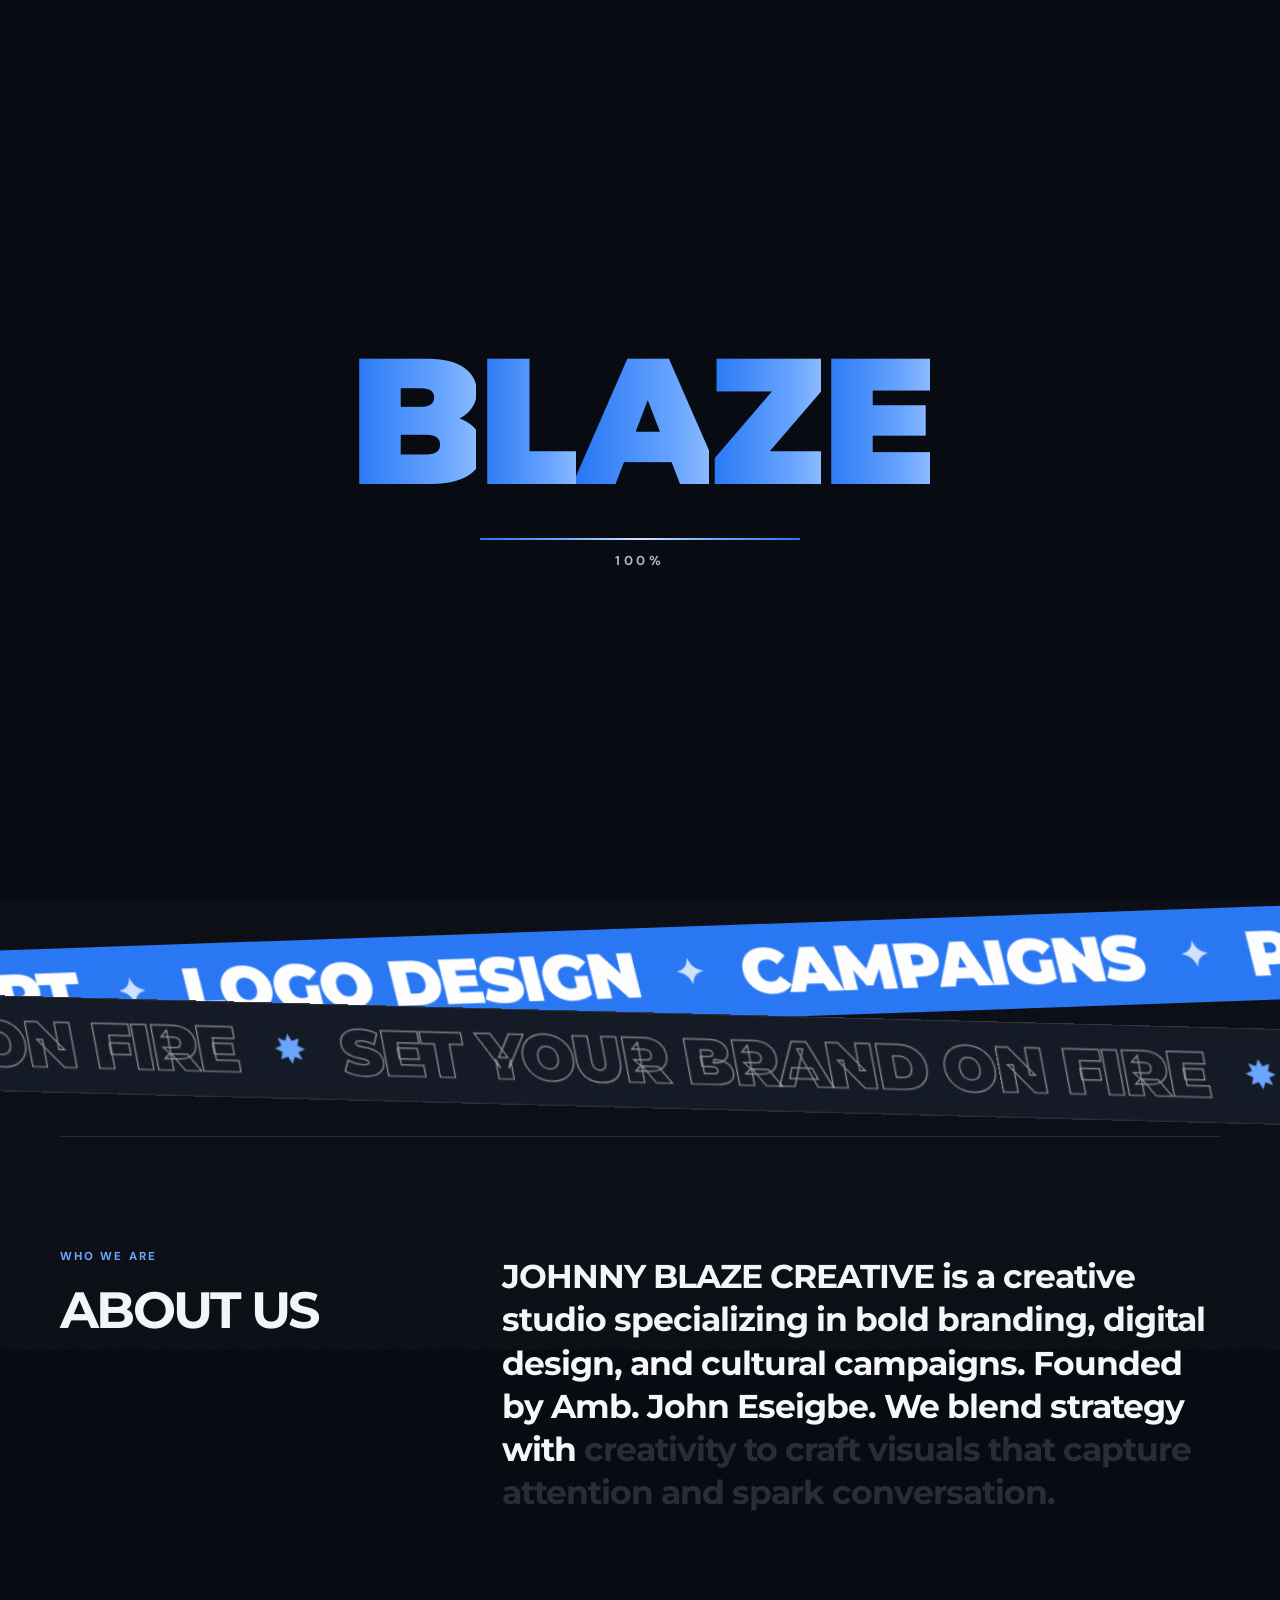
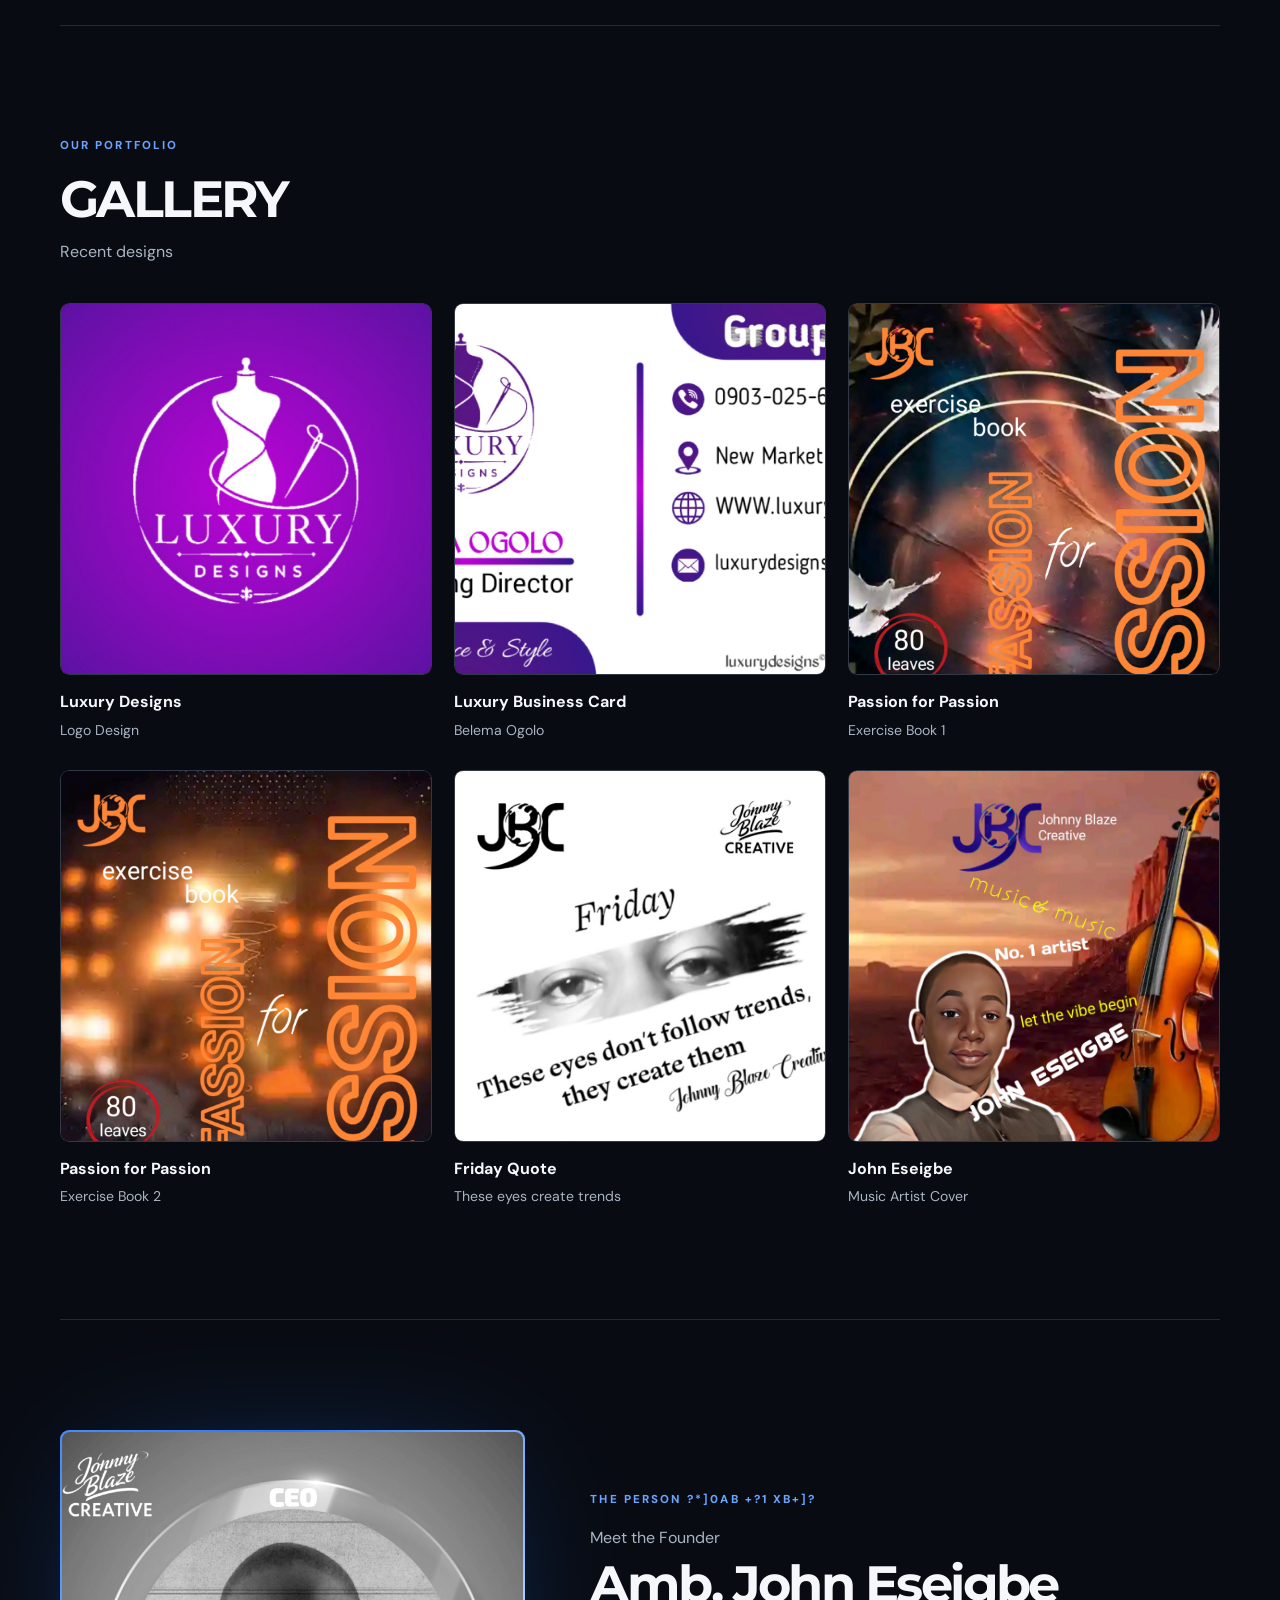
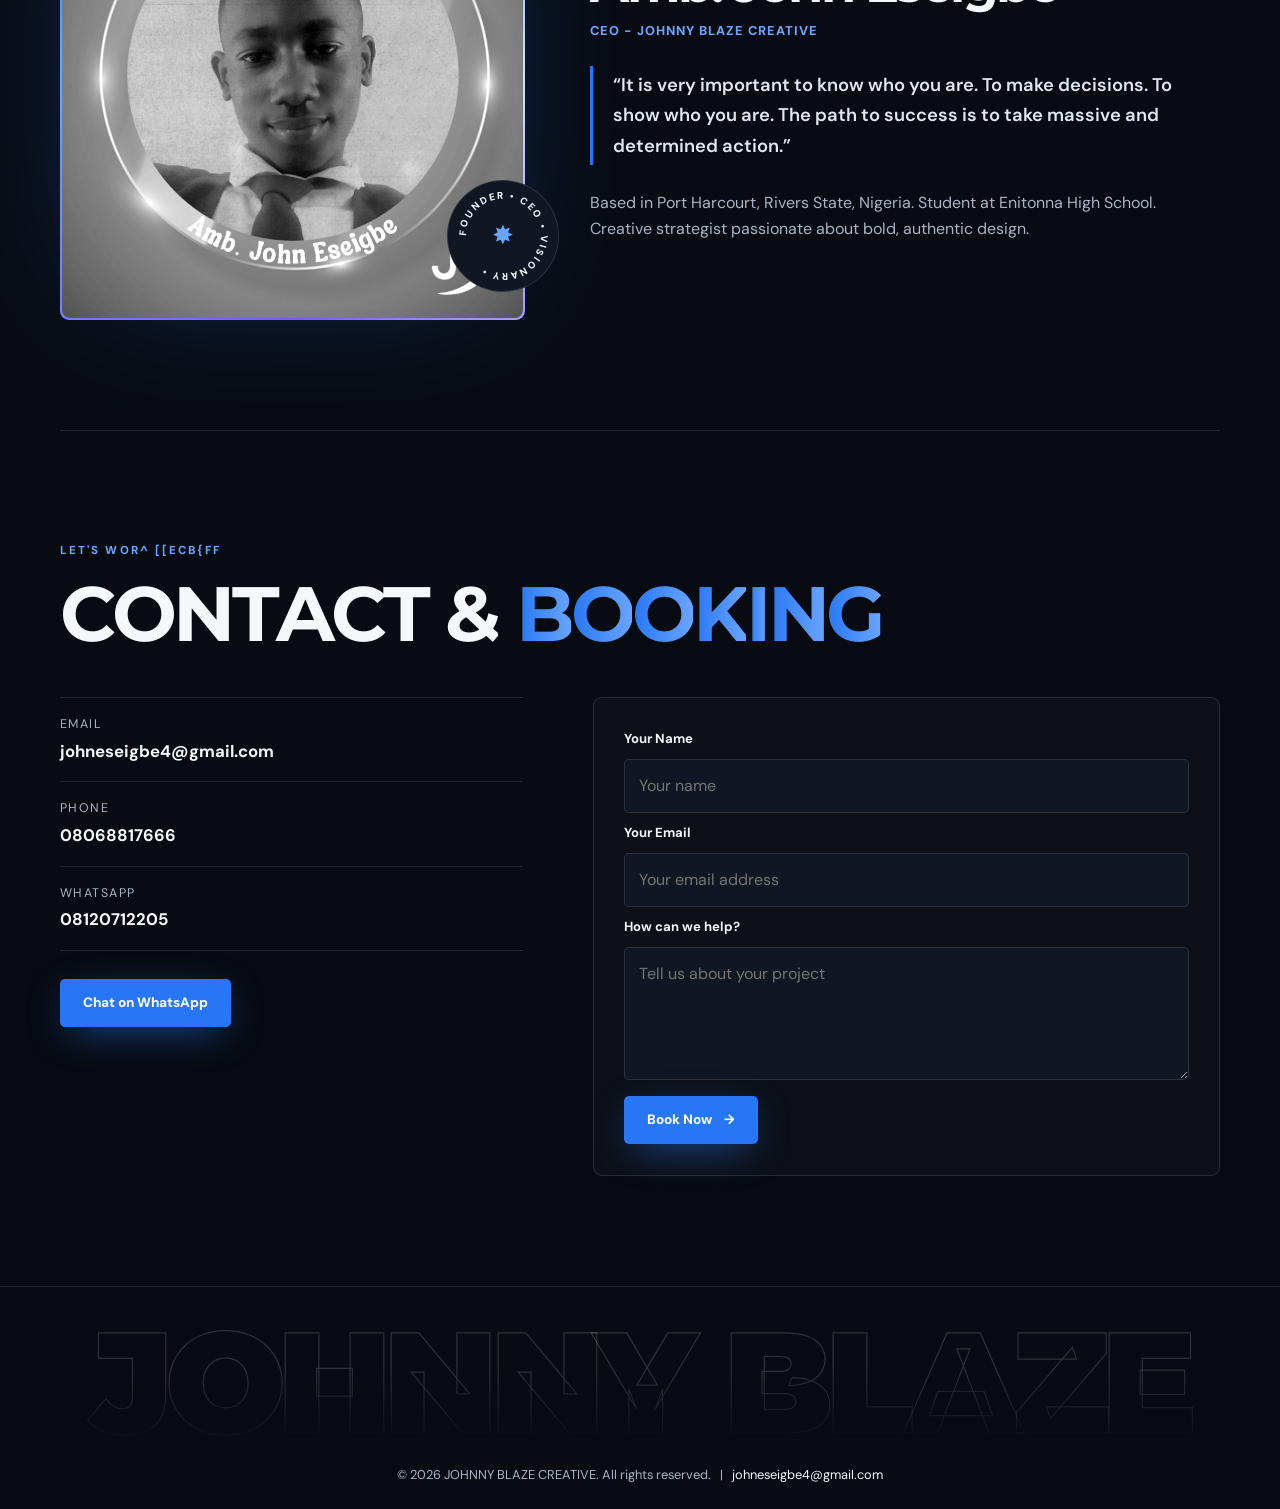
==== index.html @ ea2b774a "Johnny Blaze Creative animated website Co-Authored-By: Claude Opus 5.5 <noreply@anthropic.com>" ====
<!DOCTYPE html>
<html lang="en">
<head>
  <meta charset="UTF-8">
  <meta name="viewport" content="width=device-width, initial-scale=1.0">
  <meta name="description" content="Johnny Blaze Creative: bold branding, digital design and creative campaigns in Port Harcourt, Nigeria.">
  <meta name="theme-color" content="#080b12">
  <title>Johnny Blaze Creative | Bold Branding &amp; Design</title>
  <link rel="icon" href="images/logo.png">
  <link rel="stylesheet" href="style.css?v=3">
</head>
<body class="is-loading">

  <!-- ===== LOADER ===== -->
  <div class="loader" aria-hidden="true">
    <div class="loader-inner">
      <div class="loader-word"><span>B</span><span>L</span><span>A</span><span>Z</span><span>E</span></div>
      <div class="loader-bar"><i></i></div>
      <div class="loader-count"><span id="loaderCount">0</span>%</div>
    </div>
    <div class="loader-panel p1"></div><div class="loader-panel p2"></div><div class="loader-panel p3"></div>
  </div>

  <!-- ===== GLOBAL FX ===== -->
  <div class="grain" aria-hidden="true"></div>
  <div class="progress" aria-hidden="true"><i id="progressBar"></i></div>
  <div class="cursor" aria-hidden="true"><div class="cursor-dot"></div><div class="cursor-ring"><span class="cursor-label"></span></div></div>

  <header class="site-header" id="nav">
    <div class="header-inner">
      <a class="brand" href="#home" aria-label="Johnny Blaze Creative home" data-hover>
        <img class="logo" src="images/logo.png" alt="">
        <span>JOHNNY BLAZE <strong>CREATIVE</strong></span>
      </a>
      <nav class="main-nav" id="navLinks" aria-label="Main navigation">
        <a href="#home" data-hover>HOME</a>
        <a href="#about" data-hover>ABOUT</a>
        <a href="#gallery" data-hover>GALLERY</a>
        <a href="#founder" data-hover>FOUNDER</a>
        <a href="#contact" data-hover>CONTACT</a>
      </nav>
      <button class="burger" id="burger" aria-label="Open menu" aria-expanded="false"><span></span><span></span></button>
    </div>
  </header>

  <main>
    <section class="hero" id="home">
      <canvas id="embers" aria-hidden="true"></canvas>
      <div class="hero-glow" aria-hidden="true"></div>
      <div class="hero-inner section-wrap">
        <div class="hero-copy">
          <p class="eyebrow reveal-up"><i class="pulse"></i>GRAPHIC DESIGN AGENCY <span>•</span> PORT HARCOURT</p>
          <h1>
            <span class="line"><span class="split">CREATIVE.</span></span>
            <span class="line"><span class="split blue">BOLD.</span></span>
            <span class="line"><span class="split flame">IMPACTFUL.</span></span>
          </h1>
          <p class="hero-description reveal-up">We design striking creative campaigns, branding, and visual content that sets your brand on fire. From artist covers to luxury fashion labels.</p>
          <div class="hero-actions reveal-up">
            <a class="button button-primary magnetic" href="#gallery" data-hover><span>Our Portfolio <b aria-hidden="true">→</b></span></a>
            <a class="button button-outline magnetic" href="https://wa.me/message/Y6BMDPXEVTITE1" target="_blank" rel="noopener" data-hover><span>Chat</span></a>
          </div>
        </div>
        <div class="hero-visual">
          <div class="tilt-wrap" id="heroTilt">
            <div class="hero-image">
              <img src="images/gallery-music-cover.jpg" alt="Featured design work: John Eseigbe music artist cover">
              <div class="glare"></div>
            </div>
            <div class="float-chip c1">✦ Branding</div>
            <div class="float-chip c2">◎ Cover Art</div>
            <div class="float-chip c3">▲ Campaigns</div>
          </div>
        </div>
      </div>
      <a href="#about" class="scroll-badge" aria-label="Scroll to About" data-hover>
        <svg viewBox="0 0 100 100" aria-hidden="true"><defs><path id="circlePath" d="M50,50 m-38,0 a38,38 0 1,1 76,0 a38,38 0 1,1 -76,0"/></defs><text><textPath href="#circlePath">SCROLL • JOHNNY BLAZE • CREATIVE • </textPath></text></svg>
        <span class="arrow">↓</span>
      </a>
    </section>

    <div class="marquee-wrap" aria-hidden="true">
      <div class="marquee m1"><div class="track">
        <span>BRANDING</span><b>✦</b><span>COVER ART</span><b>✦</b><span>LOGO DESIGN</span><b>✦</b><span>CAMPAIGNS</span><b>✦</b><span>PRINT</span><b>✦</b>
        <span>BRANDING</span><b>✦</b><span>COVER ART</span><b>✦</b><span>LOGO DESIGN</span><b>✦</b><span>CAMPAIGNS</span><b>✦</b><span>PRINT</span><b>✦</b>
      </div></div>
      <div class="marquee m2"><div class="track">
        <span class="o">SET YOUR BRAND ON FIRE</span><b>✸</b><span class="o">SET YOUR BRAND ON FIRE</span><b>✸</b><span class="o">SET YOUR BRAND ON FIRE</span><b>✸</b>
        <span class="o">SET YOUR BRAND ON FIRE</span><b>✸</b><span class="o">SET YOUR BRAND ON FIRE</span><b>✸</b><span class="o">SET YOUR BRAND ON FIRE</span><b>✸</b>
      </div></div>
    </div>

    <section class="about section-wrap" id="about">
      <div class="section-heading">
        <p class="eyebrow scramble" data-text="WHO WE ARE">WHO WE ARE</p>
        <h2 class="reveal-up">ABOUT US</h2>
      </div>
      <p class="about-text" id="aboutText">JOHNNY BLAZE CREATIVE is a creative studio specializing in bold branding, digital design, and cultural campaigns. Founded by Amb. John Eseigbe. We blend strategy with creativity to craft visuals that capture attention and spark conversation.</p>
    </section>

    <section class="gallery section-wrap" id="gallery">
      <div class="section-heading">
        <p class="eyebrow scramble" data-text="OUR PORTFOLIO">OUR PORTFOLIO</p>
        <h2 class="reveal-up">GALLERY</h2>
        <p class="section-subtitle reveal-up">Recent designs</p>
      </div>
      <div class="gallery-grid">
        <article class="gallery-card reveal-clip" data-cursor="VIEW">
          <div class="gallery-image"><img src="images/gallery-luxury-logo.jpg" alt="Luxury Designs logo" loading="lazy"><div class="glare"></div></div>
          <div class="card-caption"><h3>Luxury Designs</h3><p>Logo Design</p></div>
        </article>
        <article class="gallery-card reveal-clip" data-cursor="VIEW">
          <div class="gallery-image"><img src="images/gallery-business-card.jpg" alt="Luxury business card for Belema Ogolo" loading="lazy"><div class="glare"></div></div>
          <div class="card-caption"><h3>Luxury Business Card</h3><p>Belema Ogolo</p></div>
        </article>
        <article class="gallery-card reveal-clip" data-cursor="VIEW">
          <div class="gallery-image"><img src="images/gallery-passion-1.jpg" alt="Passion for Passion exercise book cover, sunset edition" loading="lazy"><div class="glare"></div></div>
          <div class="card-caption"><h3>Passion for Passion</h3><p>Exercise Book 1</p></div>
        </article>
        <article class="gallery-card reveal-clip" data-cursor="VIEW">
          <div class="gallery-image"><img src="images/gallery-passion-2.jpg" alt="Passion for Passion exercise book cover, city lights edition" loading="lazy"><div class="glare"></div></div>
          <div class="card-caption"><h3>Passion for Passion</h3><p>Exercise Book 2</p></div>
        </article>
        <article class="gallery-card reveal-clip" data-cursor="VIEW">
          <div class="gallery-image"><img src="images/gallery-friday-quote.jpg" alt="Friday quote graphic: these eyes create trends" loading="lazy"><div class="glare"></div></div>
          <div class="card-caption"><h3>Friday Quote</h3><p>These eyes create trends</p></div>
        </article>
        <article class="gallery-card reveal-clip" data-cursor="VIEW">
          <div class="gallery-image"><img src="images/gallery-music-cover.jpg" alt="John Eseigbe music artist cover" loading="lazy"><div class="glare"></div></div>
          <div class="card-caption"><h3>John Eseigbe</h3><p>Music Artist Cover</p></div>
        </article>
      </div>
    </section>

    <div class="lightbox" id="lightbox" role="dialog" aria-modal="true" aria-label="Image viewer" hidden>
      <button class="lb-close" id="lbClose" aria-label="Close" data-hover>✕</button>
      <button class="lb-nav lb-prev" id="lbPrev" aria-label="Previous image" data-hover>←</button>
      <figure><img id="lbImg" src="" alt=""><figcaption id="lbCap"></figcaption></figure>
      <button class="lb-nav lb-next" id="lbNext" aria-label="Next image" data-hover>→</button>
    </div>

    <section class="founder section-wrap" id="founder">
      <div class="founder-photo reveal-up">
        <div class="photo-frame"><img src="images/founder.jpg" alt="Amb. John Eseigbe, founder and CEO"></div>
        <div class="founder-badge" aria-hidden="true">
          <svg viewBox="0 0 100 100"><defs><path id="circle2" d="M50,50 m-38,0 a38,38 0 1,1 76,0 a38,38 0 1,1 -76,0"/></defs><text><textPath href="#circle2">FOUNDER • CEO • VISIONARY • </textPath></text></svg>
          <span>✸</span>
        </div>
      </div>
      <div class="founder-copy">
        <p class="eyebrow scramble" data-text="THE PERSON BEHIND THE BRAND">THE PERSON BEHIND THE BRAND</p>
        <p class="small-title reveal-up">Meet the Founder</p>
        <h2 class="reveal-up">Amb. John Eseigbe</h2>
        <p class="founder-role reveal-up">CEO - JOHNNY BLAZE CREATIVE</p>
        <blockquote class="reveal-up">“It is very important to know who you are. To make decisions. To show who you are. The path to success is to take massive and determined action.”</blockquote>
        <p class="reveal-up">Based in Port Harcourt, Rivers State, Nigeria. Student at Enitonna High School. Creative strategist passionate about bold, authentic design.</p>
      </div>
    </section>

    <section class="contact section-wrap" id="contact">
      <div class="section-heading">
        <p class="eyebrow scramble" data-text="LET'S WORK TOGETHER">LET'S WORK TOGETHER</p>
        <h2 class="contact-title"><span class="split">CONTACT &amp;</span> <span class="split flame">BOOKING</span></h2>
      </div>
      <div class="contact-layout">
        <div class="contact-details reveal-up">
          <p><span>Email</span><a href="mailto:johneseigbe4@gmail.com" data-hover>johneseigbe4@gmail.com</a></p>
          <p><span>Phone</span><a href="tel:08068817666" data-hover>08068817666</a></p>
          <p><span>WhatsApp</span><a href="https://wa.me/message/Y6BMDPXEVTITE1" target="_blank" rel="noopener" data-hover>08120712205</a></p>
          <a class="button button-primary whatsapp-button magnetic" href="https://wa.me/message/Y6BMDPXEVTITE1" target="_blank" rel="noopener" data-hover><span>Chat on WhatsApp</span></a>
        </div>
        <!-- Wired for Netlify Forms (same "booking" form the live site uses). Submissions land in Netlify > Forms. -->
        <form class="booking-form spotlight reveal-up" name="booking" action="/thank-you" method="post" data-netlify="true" netlify-honeypot="bot-field">
          <input type="hidden" name="form-name" value="booking">
          <p class="hidden-field"><label>Don't fill this out: <input name="bot-field"></label></p>
          <label for="name">Your Name</label>
          <input id="name" name="name" type="text" placeholder="Your name" required>
          <label for="email">Your Email</label>
          <input id="email" name="email" type="email" placeholder="Your email address" required>
          <label for="message">How can we help?</label>
          <textarea id="message" name="message" rows="4" placeholder="Tell us about your project"></textarea>
          <button class="button button-primary magnetic" type="submit" data-hover><span>Book Now <b aria-hidden="true">→</b></span></button>
        </form>
      </div>
    </section>
  </main>

  <footer class="site-footer">
    <div class="footer-giant" aria-hidden="true">JOHNNY BLAZE</div>
    <p>© 2026 JOHNNY BLAZE CREATIVE. All rights reserved. <span>|</span> <a href="mailto:johneseigbe4@gmail.com" data-hover>johneseigbe4@gmail.com</a></p>
  </footer>

  <script src="main.js?v=2"></script>
</body>
</html>
---- style.css ----
@import url('https://fonts.googleapis.com/css2?family=DM+Sans:wght@400;500;600;700;800&family=Montserrat:wght@500;600;700;800;900&display=swap');

/* =========================================================
   JOHNNY BLAZE CREATIVE
   Base design: dark navy + electric blue (from the Nov 6 files)
   Layer: "creative dream" motion + interaction FX
   ========================================================= */
:root {
  --bg: #080b12;
  --panel: #101622;
  --panel-2: #151e2d;
  --text: #f5f7fb;
  --muted: #aab4c4;
  --blue: #2676f5;
  --blue-light: #69a5ff;
  --ice: #cfe4ff;
  --violet: #7b5cff;
  --line: rgba(255,255,255,.12);
  --max-width: 1160px;
  --flame: linear-gradient(90deg, #2676f5, #69a5ff, #cfe4ff, #69a5ff, #2676f5);
  --ease: cubic-bezier(.16,1,.3,1);
}

* { box-sizing: border-box; }
html { scroll-behavior: smooth; overflow-x: clip; }
body {
  margin: 0;
  color: var(--text);
  background: var(--bg);
  font-family: 'DM Sans', Arial, sans-serif;
  line-height: 1.65;
  overflow-x: clip;
}
body.is-loading { overflow: hidden; }
a { color: inherit; text-decoration: none; }
img { max-width: 100%; display: block; }
::selection { background: var(--blue); color: #fff; }
[hidden] { display: none !important; }
.section-wrap { width: min(var(--max-width), calc(100% - 48px)); margin-inline: auto; }
h1, h2, h3, p { margin-top: 0; }
h1, h2 { font-family: 'Montserrat', Arial, sans-serif; }

/* ---------- custom cursor (mouse only) ---------- */
@media (hover: hover) and (pointer: fine) {
  body.has-cursor, body.has-cursor a, body.has-cursor button, body.has-cursor .gallery-card { cursor: none; }
}
.cursor { position: fixed; inset: 0; pointer-events: none; z-index: 9999; display: none; }
.has-cursor .cursor { display: block; }
.cursor-dot, .cursor-ring { position: fixed; top: 0; left: 0; border-radius: 50%; transform: translate3d(-100px,-100px,0); }
.cursor-dot { width: 8px; height: 8px; margin: -4px 0 0 -4px; background: var(--blue-light); box-shadow: 0 0 14px var(--blue); }
.cursor-ring { width: 40px; height: 40px; margin: -20px 0 0 -20px; border: 1.5px solid rgba(255,255,255,.55); mix-blend-mode: difference;
  display: grid; place-items: center; transition: width .35s var(--ease), height .35s var(--ease), margin .35s var(--ease), background .35s, border-color .35s; }
.cursor-label { font: 800 11px 'Montserrat'; letter-spacing: .15em; color: #fff; opacity: 0; transition: opacity .2s; }
.cursor.hover .cursor-ring { width: 64px; height: 64px; margin: -32px 0 0 -32px; background: #fff; border-color: #fff; }
.cursor.view .cursor-ring { width: 96px; height: 96px; margin: -48px 0 0 -48px; background: var(--blue); border-color: var(--blue); mix-blend-mode: normal; }
.cursor.view .cursor-label { opacity: 1; }
.cursor.down .cursor-ring { scale: .8; }

/* ---------- grain + progress ---------- */
.grain { position: fixed; inset: -50%; width: 200%; height: 200%; pointer-events: none; z-index: 9000; opacity: .06;
  background-image: url("data:image/svg+xml,%3Csvg xmlns='http://www.w3.org/2000/svg' width='160' height='160'%3E%3Cfilter id='n'%3E%3CfeTurbulence type='fractalNoise' baseFrequency='.9' numOctaves='3' stitchTiles='stitch'/%3E%3C/filter%3E%3Crect width='100%25' height='100%25' filter='url(%23n)'/%3E%3C/svg%3E");
  animation: grain 1s steps(6) infinite; }
@keyframes grain { 0%{transform:translate(0,0)} 20%{transform:translate(-5%,4%)} 40%{transform:translate(3%,-6%)} 60%{transform:translate(-7%,2%)} 80%{transform:translate(5%,5%)} 100%{transform:translate(0,0)} }
.progress { position: fixed; top: 0; left: 0; right: 0; height: 3px; z-index: 200; }
.progress i { display: block; height: 100%; transform-origin: left; transform: scaleX(0); background: var(--flame); }

/* ---------- loader ---------- */
.loader { position: fixed; inset: 0; z-index: 10000; display: grid; place-items: center; }
.loader-panel { position: absolute; top: 0; bottom: 0; width: 33.34%; background: var(--bg); transition: transform 1s var(--ease); }
.loader-panel.p1 { left: 0 } .loader-panel.p2 { left: 33.33%; transition-delay: .08s } .loader-panel.p3 { left: 66.66%; transition-delay: .16s }
.loader-inner { position: relative; z-index: 2; text-align: center; transition: opacity .4s, transform .6s var(--ease); }
.loader-word { display: flex; justify-content: center; font: 900 clamp(64px,14vw,180px)/1 'Montserrat'; letter-spacing: -.06em; }
.loader-word span { display: inline-block; background: var(--flame); background-size: 300% 100%; -webkit-background-clip: text; background-clip: text; color: transparent;
  transform: translateY(110%) rotate(8deg); opacity: 0; animation: ignite .9s var(--ease) forwards, flow 3s linear infinite; }
.loader-word span:nth-child(2){animation-delay:.08s,0s} .loader-word span:nth-child(3){animation-delay:.16s,0s}
.loader-word span:nth-child(4){animation-delay:.24s,0s} .loader-word span:nth-child(5){animation-delay:.32s,0s}
@keyframes ignite { to { transform: none; opacity: 1; } }
@keyframes flow { to { background-position: 300% 0; } }
.loader-bar { width: min(320px,60vw); height: 2px; background: var(--line); margin: 28px auto 12px; overflow: hidden; }
.loader-bar i { display: block; height: 100%; width: 0; background: var(--flame); }
.loader-count { font: 700 13px 'DM Sans'; letter-spacing: .3em; color: var(--muted); }
.loader.done .loader-inner { opacity: 0; transform: translateY(-40px); }
.loader.done .loader-panel { transform: translateY(-100%); }
.loader.gone { display: none; }

/* ---------- header ---------- */
.site-header { position: fixed; top: 0; left: 0; right: 0; z-index: 150; padding-top: env(safe-area-inset-top, 0px);
  transition: transform .5s var(--ease), background .4s, backdrop-filter .4s; }
.site-header.scrolled { background: rgba(8,11,18,.7); backdrop-filter: blur(14px) saturate(140%); -webkit-backdrop-filter: blur(14px) saturate(140%); }
.site-header.hide { transform: translateY(-100%); }
.header-inner { min-height: 82px; width: min(var(--max-width), calc(100% - 48px)); margin: auto; display: flex; align-items: center; justify-content: space-between; gap: 28px;
  border-bottom: 1px solid var(--line); transition: min-height .4s var(--ease); }
.scrolled .header-inner { min-height: 66px; border-color: transparent; }
.brand { display: flex; align-items: center; gap: 12px; font-size: .9rem; font-weight: 800; letter-spacing: .07em; }
.brand strong { color: var(--blue-light); }
.logo { width: 42px; height: 42px; border-radius: 8px; background: #fff; padding: 3px; object-fit: cover; transition: transform .6s var(--ease); }
.brand:hover .logo { transform: rotate(-12deg) scale(1.08); }
.main-nav { display: flex; gap: 28px; align-items: center; }
.main-nav a { position: relative; color: #d6dce7; font-size: .72rem; font-weight: 700; letter-spacing: .1em; padding: 6px 0; transition: color .2s; }
.main-nav a::after { content: ""; position: absolute; left: 0; right: 0; bottom: 0; height: 2px; background: var(--flame); transform: scaleX(0); transform-origin: right; transition: transform .45s var(--ease); }
.main-nav a:hover, .main-nav a.active { color: var(--blue-light); }
.main-nav a:hover::after, .main-nav a.active::after { transform: scaleX(1); transform-origin: left; }
.burger { display: none; width: 44px; height: 44px; border: 1px solid var(--line); border-radius: 50%; background: transparent; position: relative; z-index: 3; }
.burger span { position: absolute; left: 12px; right: 12px; height: 2px; background: #fff; transition: transform .4s var(--ease), top .4s var(--ease); }
.burger span:first-child { top: 17px } .burger span:last-child { top: 25px }
.burger[aria-expanded="true"] span:first-child { top: 21px; transform: rotate(45deg); }
.burger[aria-expanded="true"] span:last-child { top: 21px; transform: rotate(-45deg); }

/* ---------- buttons ---------- */
.button { position: relative; min-height: 48px; padding: 12px 22px; display: inline-flex; align-items: center; justify-content: center; border: 1px solid transparent; border-radius: 5px;
  font: inherit; font-weight: 800; font-size: .85rem; cursor: pointer; overflow: hidden; isolation: isolate; will-change: transform; }
.button > span { position: relative; z-index: 1; display: inline-flex; gap: 12px; align-items: center; transition: transform .3s var(--ease); }
.button b { transition: transform .4s var(--ease); }
.button:hover b { transform: translateX(5px); }
.button-primary { background: var(--blue); color: white; box-shadow: 0 10px 40px -12px rgba(38,118,245,.8); }
.button-primary::before { content: ""; position: absolute; inset: 0; z-index: 0; background: var(--flame); background-size: 250% 100%; transform: translateY(101%); transition: transform .5s var(--ease); animation: flow 3s linear infinite; }
.button-primary:hover::before { transform: none; }
.button-primary:hover { color: #08142e; }
.button-outline { border-color: rgba(255,255,255,.3); color: var(--text); }
.button-outline::before { content: ""; position: absolute; inset: 0; z-index: 0; background: var(--blue-light); transform: scaleX(0); transform-origin: left; transition: transform .5s var(--ease); }
.button-outline:hover::before { transform: scaleX(1); }
.button-outline:hover { color: #08142e; border-color: var(--blue-light); }

/* ---------- hero ---------- */
.hero { position: relative; min-height: 100svh; display: flex; align-items: center; overflow: hidden; }
#embers { position: absolute; inset: 0; width: 100%; height: 100%; z-index: 0; }
.hero-glow { position: absolute; inset: 0; z-index: 0; pointer-events: none;
  background: radial-gradient(600px circle at var(--mx, 70%) var(--my, 40%), rgba(38,118,245,.22), transparent 60%),
              radial-gradient(800px 500px at 90% 110%, rgba(123,92,255,.16), transparent 60%),
              radial-gradient(700px 500px at 0% 0%, rgba(105,165,255,.1), transparent 60%); }
.hero-inner { position: relative; z-index: 2; display: grid; grid-template-columns: 1fr 1fr; align-items: center; gap: 56px; padding-block: 150px 110px; }
.eyebrow { display: flex; align-items: center; flex-wrap: wrap; gap: 0; color: var(--blue-light); font-size: .72rem; font-weight: 800; letter-spacing: .18em; margin: 0 0 16px; }
.eyebrow span { padding-inline: 5px; }
.pulse { width: 8px; height: 8px; border-radius: 50%; margin-right: 12px; background: var(--blue-light); box-shadow: 0 0 0 0 rgba(105,165,255,.7); animation: pulse 1.8s infinite; }
@keyframes pulse { 70% { box-shadow: 0 0 0 12px rgba(105,165,255,0); } 100% { box-shadow: 0 0 0 0 rgba(105,165,255,0); } }
h1 { font-size: clamp(3.1rem, 7vw, 6.1rem); line-height: .99; letter-spacing: -.04em; margin: 0 0 24px; font-weight: 900; }
h1 .line { display: block; overflow: hidden; padding-bottom: .05em; }
.split { display: inline-block; white-space: nowrap; }
.split .ch { display: inline-block; transform: translateY(115%) rotate(6deg); opacity: 0; transition: transform 1.1s var(--ease), opacity .6s; }
.split.in .ch { transform: none; opacity: 1; }
.blue { color: var(--blue); }
.blue .ch { transition: transform 1.1s var(--ease), opacity .6s, color .3s, text-shadow .3s; }
.blue .ch:hover { color: var(--ice); text-shadow: 0 0 30px var(--blue); }
.flame .ch { background: var(--flame); background-size: 400% 100%; -webkit-background-clip: text; background-clip: text; color: transparent; animation: flow 5s linear infinite; }
.hero-description { max-width: 500px; color: var(--muted); font-size: 1.03rem; margin-bottom: 30px; }
.hero-actions { display: flex; gap: 13px; flex-wrap: wrap; }

.hero-visual { perspective: 1200px; }
.tilt-wrap { position: relative; transform-style: preserve-3d; transition: transform .15s linear; }
.hero-image { position: relative; aspect-ratio: 1.15 / 1; min-height: 390px; border-radius: 9px; overflow: hidden; box-shadow: 0 40px 100px -20px rgba(0,0,0,.85); animation: floaty 7s ease-in-out infinite; }
.hero-image::before { content: ""; position: absolute; inset: 0; border-radius: inherit; padding: 2px; z-index: 2; pointer-events: none;
  background: conic-gradient(from var(--ang, 0deg), var(--blue), var(--ice), var(--violet), var(--blue-light), var(--blue));
  -webkit-mask: linear-gradient(#000 0 0) content-box, linear-gradient(#000 0 0); -webkit-mask-composite: xor; mask-composite: exclude; animation: spin 6s linear infinite; }
@property --ang { syntax: '<angle>'; initial-value: 0deg; inherits: false; }
@keyframes spin { to { --ang: 360deg; } }
@keyframes floaty { 50% { transform: translateY(-14px); } }
.hero-image img { width: 100%; height: 100%; object-fit: cover; transform: scale(1.06); }
.glare { position: absolute; inset: 0; pointer-events: none; z-index: 1; opacity: 0; transition: opacity .4s;
  background: radial-gradient(500px circle at var(--gx, 50%) var(--gy, 50%), rgba(255,255,255,.35), transparent 45%); mix-blend-mode: overlay; }
.tilt-wrap:hover .glare, .gallery-card:hover .glare { opacity: 1; }
.float-chip { position: absolute; z-index: 3; padding: 10px 16px; border-radius: 5px; font: 800 12px 'DM Sans'; letter-spacing: .08em; text-transform: uppercase; white-space: nowrap;
  background: rgba(16,22,34,.75); backdrop-filter: blur(10px); -webkit-backdrop-filter: blur(10px); border: 1px solid var(--line); box-shadow: 0 10px 30px rgba(0,0,0,.45); transform: translateZ(60px); }
.float-chip.c1 { top: 8%; left: -9%; color: var(--ice); animation: bob 5s ease-in-out infinite; }
.float-chip.c2 { top: 46%; right: -7%; color: var(--blue-light); animation: bob 6s ease-in-out -2s infinite; }
.float-chip.c3 { bottom: 7%; left: 5%; color: #9d8bff; animation: bob 5.5s ease-in-out -1s infinite; }
@keyframes bob { 50% { translate: 0 -12px; } }

.scroll-badge { position: absolute; z-index: 3; left: max(24px, calc((100% - var(--max-width)) / 2)); bottom: 26px; width: 92px; height: 92px; display: grid; place-items: center; }
.scroll-badge svg { position: absolute; inset: 0; animation: rotate 14s linear infinite; }
.scroll-badge text, .founder-badge text { font: 800 10px 'DM Sans'; letter-spacing: .2em; fill: var(--text); }
.scroll-badge .arrow { font-size: 20px; color: var(--blue-light); animation: nudge 1.6s ease-in-out infinite; }
@keyframes rotate { to { transform: rotate(360deg); } }
@keyframes nudge { 50% { transform: translateY(6px); } }

/* ---------- marquee ---------- */
.marquee-wrap { position: relative; z-index: 2; padding: 30px 0; overflow: hidden; }
.marquee { white-space: nowrap; overflow: hidden; padding: 14px 0; }
.marquee .track { display: inline-flex; align-items: center; gap: 36px; will-change: transform; }
.marquee span { font: 900 clamp(30px,5vw,62px)/1 'Montserrat'; letter-spacing: -.04em; }
.marquee b { font-size: clamp(20px,3vw,34px); }
.m1 { background: var(--blue); color: #fff; transform: rotate(-2deg) scale(1.04); }
.m1 b { color: var(--ice); }
.m2 { transform: rotate(1.5deg) scale(1.04); margin-top: -6px; border-block: 1px solid var(--line); background: var(--panel); }
.m2 .o { color: transparent; -webkit-text-stroke: 1.2px rgba(255,255,255,.55); }
.m2 b { color: var(--blue-light); }

/* ---------- about ---------- */
.about { padding-block: 110px; border-top: 1px solid var(--line); border-bottom: 1px solid var(--line); display: grid; grid-template-columns: .7fr 1.3fr; gap: 55px; align-items: start; }
.section-heading h2 { font-size: clamp(2rem, 4vw, 3.2rem); line-height: 1.1; letter-spacing: -.05em; margin: 0; }
.about-text { font: 700 clamp(1.4rem, 2.6vw, 2.2rem)/1.3 'Montserrat', Arial, sans-serif; letter-spacing: -.03em; max-width: 760px; margin: 8px 0 0; }
.about-text .w { display: inline-block; opacity: .14; transition: opacity .25s, color .25s; }
.about-text .w.lit { opacity: 1; }
.about-text .w.hot { background: var(--flame); background-size: 300% 100%; -webkit-background-clip: text; background-clip: text; color: transparent; animation: flow 4s linear infinite; }

/* ---------- gallery ---------- */
.gallery { padding-block: 110px; }
.section-subtitle { color: var(--muted); margin: 12px 0 0; }
.gallery-grid { display: grid; grid-template-columns: repeat(3, 1fr); gap: 28px 22px; margin-top: 38px; }
.gallery-card { min-width: 0; perspective: 900px; }
.gallery-image { position: relative; width: 100%; aspect-ratio: 1 / 1; border-radius: 9px; overflow: hidden; background: var(--panel-2); border: 1px solid var(--line);
  transform-style: preserve-3d; will-change: transform; transition: transform .2s linear, border-color .3s, box-shadow .4s, clip-path 1.3s var(--ease); }
.gallery-image img { width: 100%; height: 100%; object-fit: cover; object-position: center top; transition: transform 1.2s var(--ease); }
.gallery-card:hover .gallery-image { border-color: var(--blue-light); box-shadow: 0 30px 70px -25px rgba(38,118,245,.6); }
.card-caption { padding-top: 14px; transition: transform .4s var(--ease); }
.gallery-card:hover .card-caption { transform: translateX(6px); }
.card-caption h3 { font-size: 1rem; margin: 0 0 3px; }
.card-caption p { color: var(--muted); font-size: .88rem; margin: 0; }
.reveal-clip .gallery-image { clip-path: inset(100% 0 0 0 round 9px); }
.reveal-clip .gallery-image img { transform: scale(1.35); }
.reveal-clip.in .gallery-image { clip-path: inset(0 0 0 0 round 9px); }
.reveal-clip.in .gallery-image img { transform: scale(1); }
.reveal-clip.in:hover .gallery-image img { transform: scale(1.08); }

/* ---------- lightbox ---------- */
.lightbox { position: fixed; inset: 0; z-index: 9500; display: grid; grid-template-columns: auto 1fr auto; align-items: center; gap: 16px; padding: 40px 4%;
  background: rgba(8,11,18,.93); backdrop-filter: blur(16px); -webkit-backdrop-filter: blur(16px); animation: fadeIn .4s var(--ease); }
.lightbox figure { margin: 0; display: grid; place-items: center; gap: 14px; }
.lightbox img { max-height: 78vh; width: auto; border-radius: 9px; box-shadow: 0 30px 100px rgba(0,0,0,.6); animation: zoomIn .6s var(--ease); }
.lightbox figcaption { font-size: .8rem; font-weight: 800; letter-spacing: .14em; color: var(--muted); text-transform: uppercase; text-align: center; }
.lb-close, .lb-nav { width: 52px; height: 52px; border-radius: 50%; border: 1px solid var(--line); background: rgba(255,255,255,.05); color: #fff; font-size: 18px; transition: background .3s, transform .3s; }
.lb-close:hover, .lb-nav:hover { background: var(--blue); transform: scale(1.08); }
.lb-close { position: absolute; top: calc(20px + env(safe-area-inset-top, 0px)); right: 20px; }
@keyframes fadeIn { from { opacity: 0; } }
@keyframes zoomIn { from { opacity: 0; transform: scale(.88) translateY(20px); } }

/* ---------- founder ---------- */
.founder { padding-block: 110px; display: grid; grid-template-columns: .85fr 1.15fr; gap: 65px; align-items: center; border-top: 1px solid var(--line); }
.founder-photo { position: relative; width: 100%; aspect-ratio: 4 / 5; max-height: 490px; }
.photo-frame { position: relative; height: 100%; border-radius: 9px; padding: 2px; overflow: hidden; isolation: isolate; }
.photo-frame::before { content: ""; position: absolute; inset: -50%; z-index: -1; background: conic-gradient(from var(--ang, 0deg), var(--blue), var(--ice), var(--violet), var(--blue-light), var(--blue)); animation: spin 5s linear infinite; }
.photo-frame img { width: 100%; height: 100%; object-fit: cover; border-radius: 8px; background: var(--panel); filter: grayscale(.2) contrast(1.05); transition: filter .6s, transform 1.2s var(--ease); }
.founder-photo:hover .photo-frame img { filter: none; transform: scale(1.03); }
.founder-photo::after { content: ""; position: absolute; inset: 10%; z-index: -1; background: var(--blue); filter: blur(70px); opacity: .45; }
.founder-badge { position: absolute; z-index: 2; right: -34px; bottom: 28px; width: 112px; height: 112px; border-radius: 50%; background: var(--panel); border: 1px solid var(--line); display: grid; place-items: center; font-size: 26px; color: var(--blue-light); }
.founder-badge svg { position: absolute; inset: 6px; animation: rotate 12s linear infinite reverse; }
.small-title { color: var(--muted); margin-bottom: 4px; }
.founder-copy h2 { font-size: clamp(2rem, 4vw, 3.2rem); line-height: 1.1; margin: 0 0 8px; letter-spacing: -.05em; }
.founder-role { color: var(--blue-light); font-weight: 800; font-size: .8rem; letter-spacing: .08em; }
blockquote { margin: 25px 0; padding: 4px 0 4px 20px; border-left: 3px solid; border-image: var(--flame) 1; color: #e0e7f2; font-size: 1.15rem; font-weight: 600; }
.founder-copy > p:last-child { color: var(--muted); }

/* ---------- contact ---------- */
.contact { padding-block: 110px; border-top: 1px solid var(--line); }
.contact-title { font-size: clamp(2.4rem, 6vw, 5rem) !important; line-height: 1 !important; }
.contact-title .split { overflow: hidden; padding-bottom: .06em; vertical-align: top; }
.contact-layout { display: grid; grid-template-columns: .85fr 1.15fr; gap: 70px; margin-top: 40px; }
.contact-details p { display: flex; flex-direction: column; gap: 3px; margin-bottom: 0; padding: 16px 0; border-bottom: 1px solid var(--line); }
.contact-details p:first-child { border-top: 1px solid var(--line); }
.contact-details p > span { color: var(--muted); font-size: .78rem; text-transform: uppercase; letter-spacing: .12em; }
.contact-details a:not(.button) { font-weight: 700; font-size: 1.05rem; transition: color .3s; }
.contact-details a:not(.button):hover { color: var(--blue-light); }
.whatsapp-button { margin-top: 28px; }
.booking-form { display: grid; gap: 9px; padding: 30px; }
.booking-form label { font-size: .82rem; font-weight: 700; }
.booking-form input, .booking-form textarea { width: 100%; color: var(--text); background: var(--panel); border: 1px solid var(--line); border-radius: 5px; padding: 13px 14px; font: inherit; outline: none; transition: border-color .3s, box-shadow .3s; }
.booking-form input:focus, .booking-form textarea:focus { border-color: var(--blue-light); box-shadow: 0 0 0 4px rgba(38,118,245,.18); }
.booking-form textarea { resize: vertical; }
.booking-form button { justify-self: start; margin-top: 7px; }
.hidden-field { position: absolute; left: -9999px; }

.spotlight { position: relative; background: rgba(255,255,255,.025); border: 1px solid var(--line); border-radius: 9px; isolation: isolate; }
.spotlight::before { content: ""; position: absolute; inset: 0; z-index: -1; border-radius: inherit; opacity: 0; transition: opacity .4s;
  background: radial-gradient(420px circle at var(--sx, 50%) var(--sy, 50%), rgba(38,118,245,.16), transparent 60%); }
.spotlight::after { content: ""; position: absolute; inset: 0; border-radius: inherit; padding: 1px; opacity: 0; transition: opacity .4s; pointer-events: none;
  background: radial-gradient(260px circle at var(--sx, 50%) var(--sy, 50%), var(--blue-light), transparent 70%);
  -webkit-mask: linear-gradient(#000 0 0) content-box, linear-gradient(#000 0 0); -webkit-mask-composite: xor; mask-composite: exclude; }
.spotlight:hover::before, .spotlight:hover::after { opacity: 1; }

/* ---------- footer ---------- */
.site-footer { border-top: 1px solid var(--line); padding: 30px 24px calc(24px + env(safe-area-inset-bottom, 0px)); text-align: center; color: var(--muted); font-size: .8rem; overflow: hidden; }
.site-footer p { margin: 0; }
.site-footer span { padding-inline: 6px; }
.site-footer a { color: var(--text); }
.footer-giant { font: 900 clamp(40px, 11.2vw, 200px)/.9 'Montserrat'; letter-spacing: -.06em; white-space: nowrap; margin-bottom: 18px;
  color: transparent; -webkit-text-stroke: 1.2px rgba(255,255,255,.16);
  background-image: linear-gradient(transparent, transparent); background-size: 300% 100%; -webkit-background-clip: text; background-clip: text;
  -webkit-mask: linear-gradient(180deg, #000 40%, transparent); mask: linear-gradient(180deg, #000 40%, transparent); }
.footer-giant:hover { background-image: var(--flame); animation: flow 3s linear infinite; -webkit-text-stroke-color: transparent; }

/* ---------- generic reveal ---------- */
.reveal-up { opacity: 0; transform: translateY(36px); transition: opacity 1s var(--ease), transform 1s var(--ease); }
.reveal-up.in { opacity: 1; transform: none; }

/* ---------- thank-you page ---------- */
.thank-you { min-height: 80vh; display: grid; place-content: center; text-align: center; padding: 140px 24px 80px; }
.thank-you h1 { margin-bottom: 20px; }
.thank-you p { color: var(--muted); max-width: 520px; margin: 0 auto 32px; }
.thank-you .button { justify-self: center; }

/* ---------- responsive ---------- */
@media (max-width: 800px) {
  .burger { display: block; }
  .header-inner { min-height: 70px; }
  .main-nav { position: fixed; inset: 0; flex-direction: column; justify-content: center; gap: 18px; background: rgba(8,11,18,.97);
    clip-path: circle(0 at calc(100% - 46px) 40px); transition: clip-path .8s var(--ease); z-index: 2; }
  .main-nav.open { clip-path: circle(150% at calc(100% - 46px) 40px); }
  .main-nav a { font: 900 2rem 'Montserrat'; letter-spacing: -.03em; color: #fff; }
  .hero-inner { grid-template-columns: 1fr; gap: 40px; padding-block: 120px 80px; }
  .hero-visual { max-width: 460px; width: 100%; margin: 0 auto; }
  .hero-image { min-height: 300px; }
  .float-chip.c1 { left: -2%; } .float-chip.c2 { right: -2%; }
  .scroll-badge { display: none; }
  .about { grid-template-columns: 1fr; gap: 20px; padding-block: 80px; }
  .founder { grid-template-columns: 1fr; gap: 40px; }
  .founder-photo { max-width: 430px; }
  .founder-badge { right: -10px; }
  .contact-layout { grid-template-columns: 1fr; gap: 38px; }
}
@media (max-width: 560px) {
  .section-wrap, .header-inner { width: min(100% - 32px, var(--max-width)); }
  .brand { font-size: .78rem; }
  h1 { font-size: clamp(3rem, 15vw, 4.5rem); }
  .hero-image { min-height: 240px; }
  .gallery-grid { grid-template-columns: 1fr 1fr; gap: 24px 14px; }
  .gallery { padding-block: 70px; }
  .card-caption h3 { font-size: .9rem; }
  .card-caption p { font-size: .78rem; }
  .founder, .contact { padding-block: 70px; }
  .booking-form { padding: 20px; }
  .lightbox { grid-template-columns: 1fr; padding: 80px 16px 24px; }
  .lb-nav { position: absolute; bottom: 24px; }
  .lb-prev { left: calc(50% - 64px); } .lb-next { right: calc(50% - 64px); }
  .lightbox img { max-height: 66vh; }
}
@media (max-width: 360px) {
  .gallery-grid { grid-template-columns: 1fr; }
}

/* ---------- reduced motion ---------- */
@media (prefers-reduced-motion: reduce) {
  *, *::before, *::after { animation-duration: .001ms !important; animation-iteration-count: 1 !important; transition-duration: .001ms !important; }
  html { scroll-behavior: auto; }
  .grain { display: none; }
}
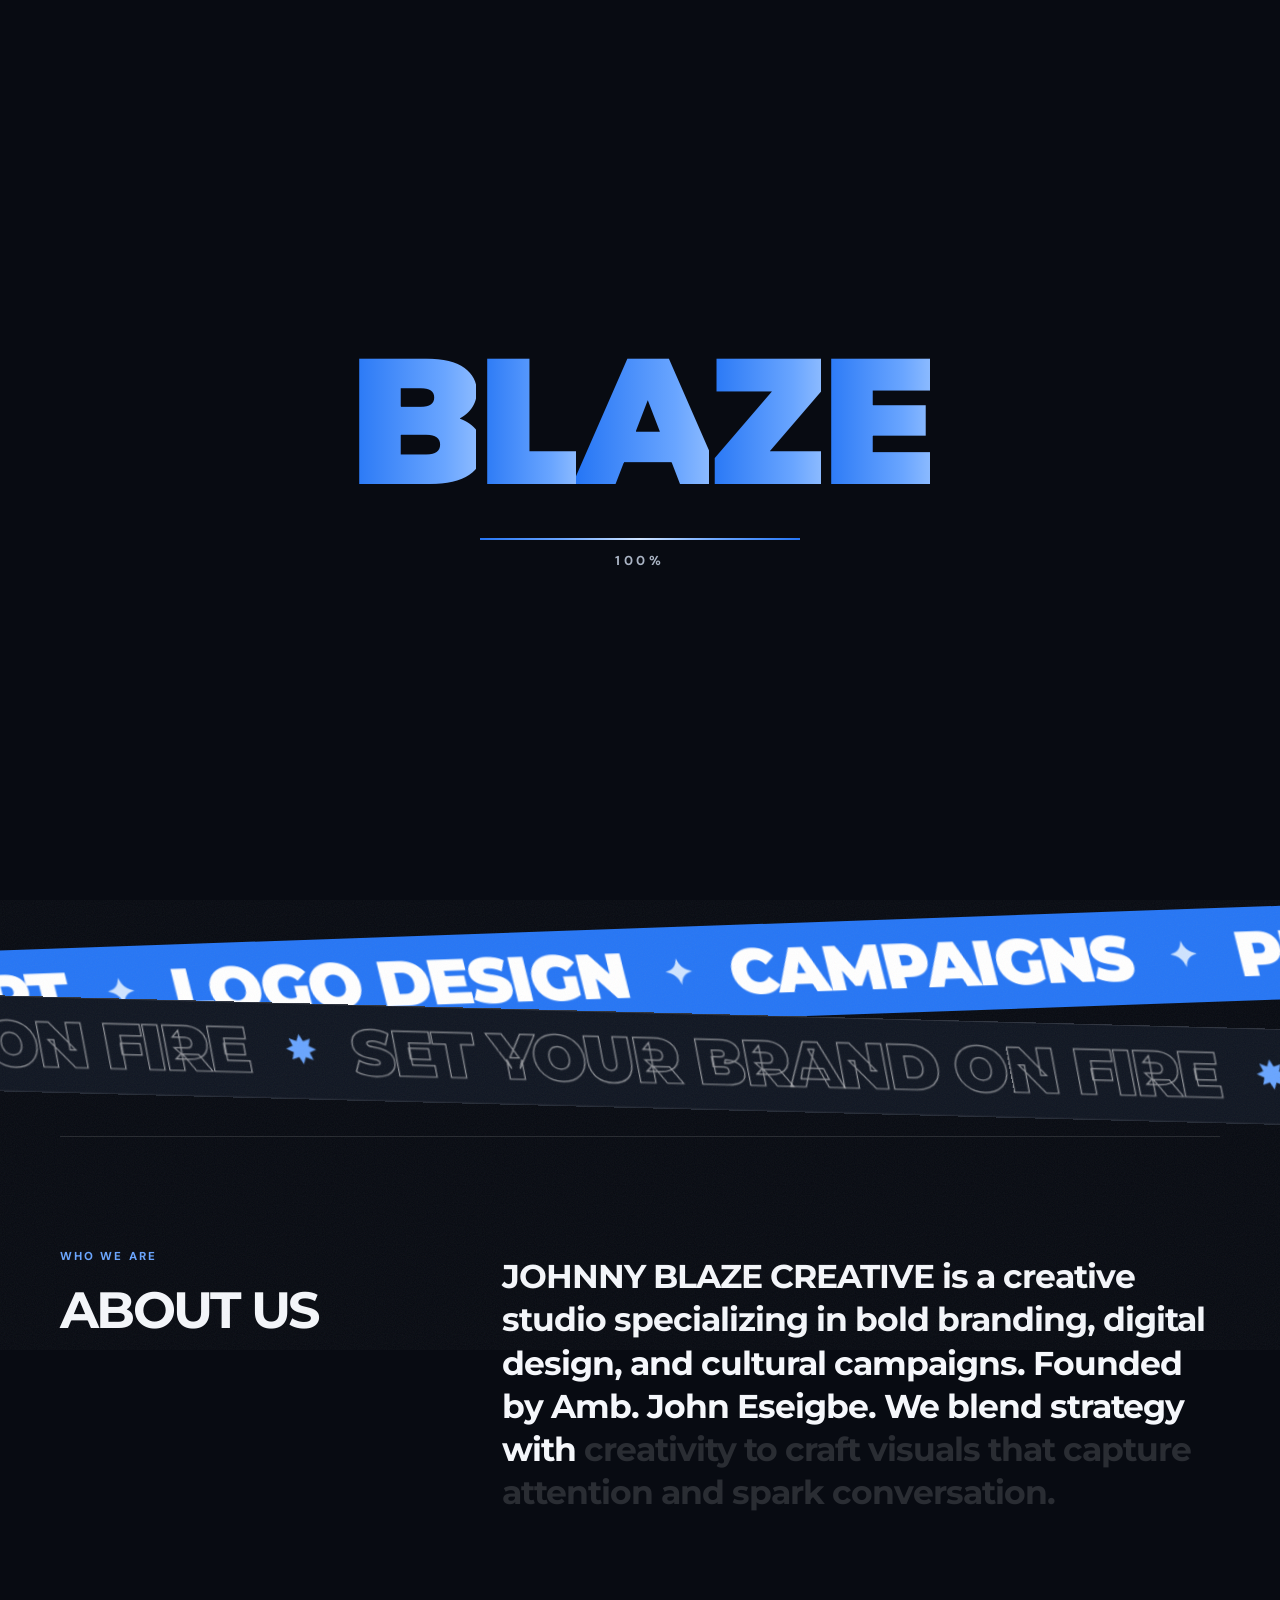
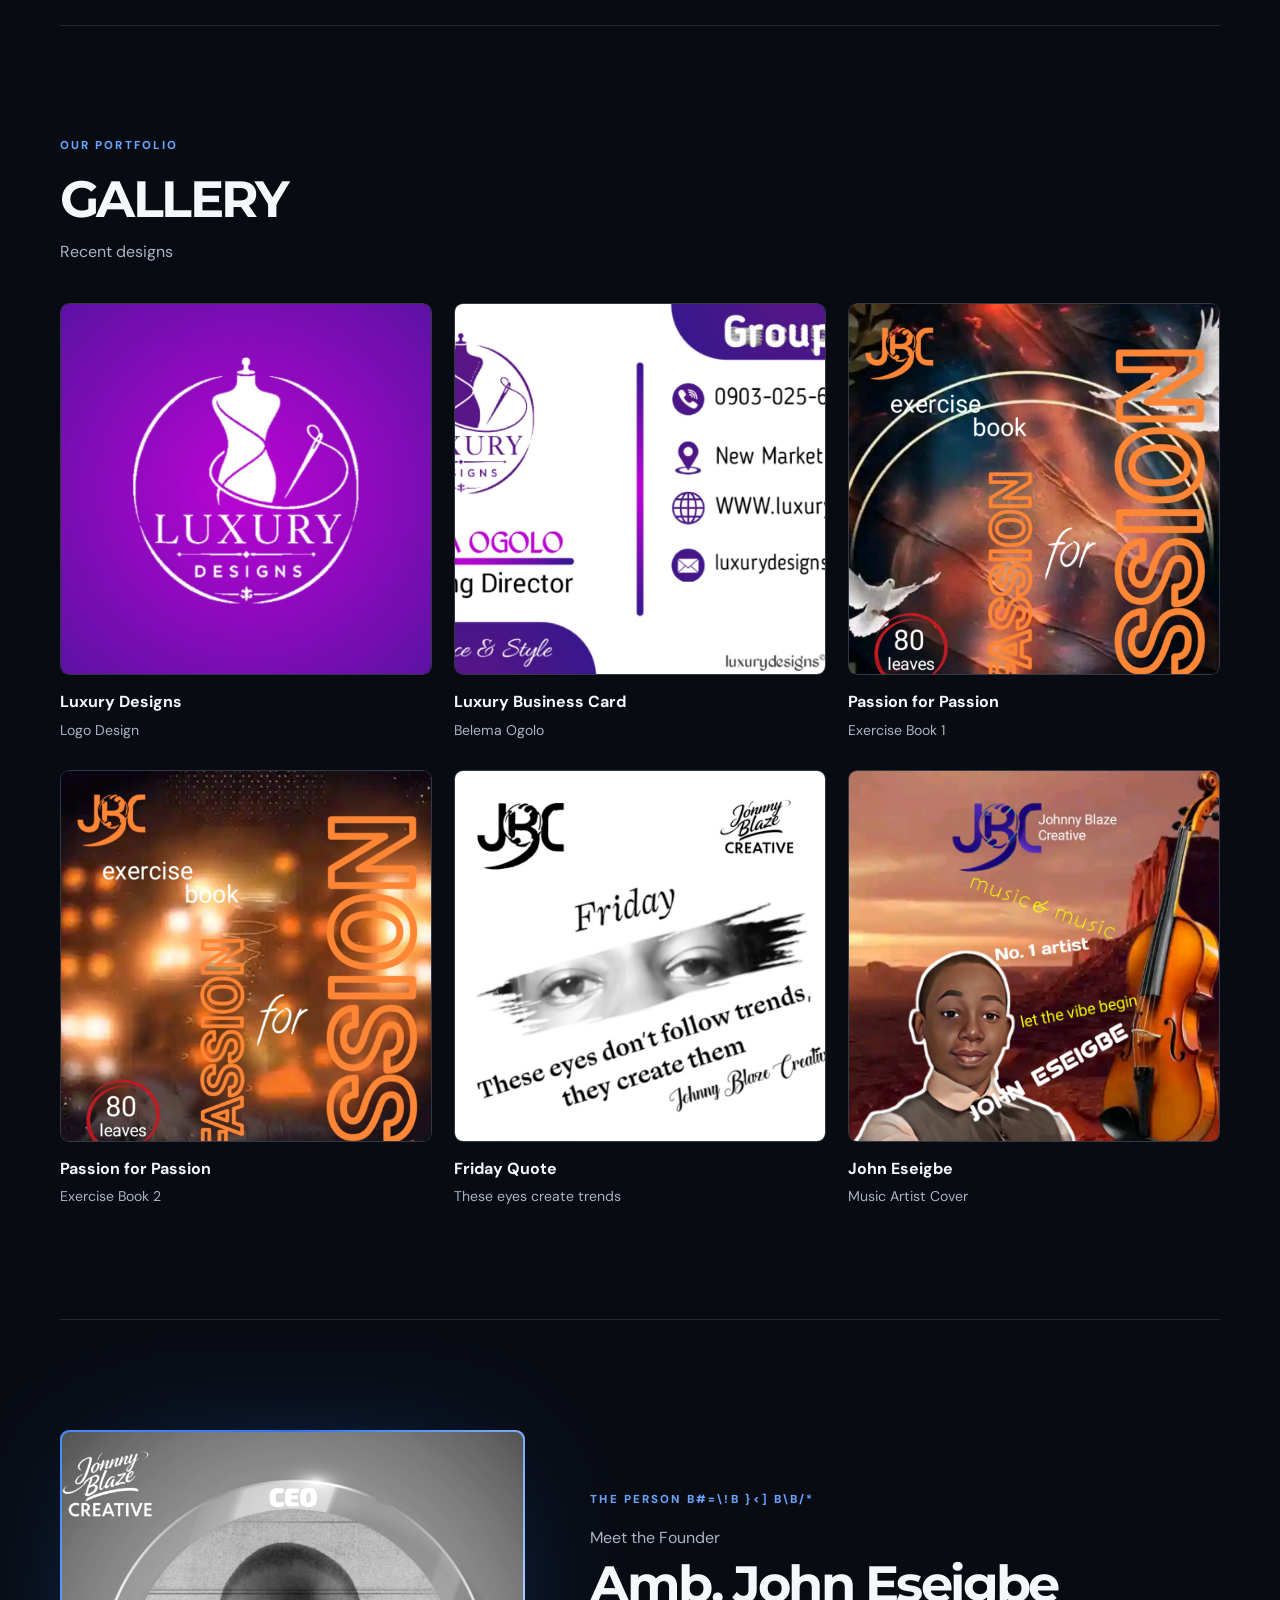
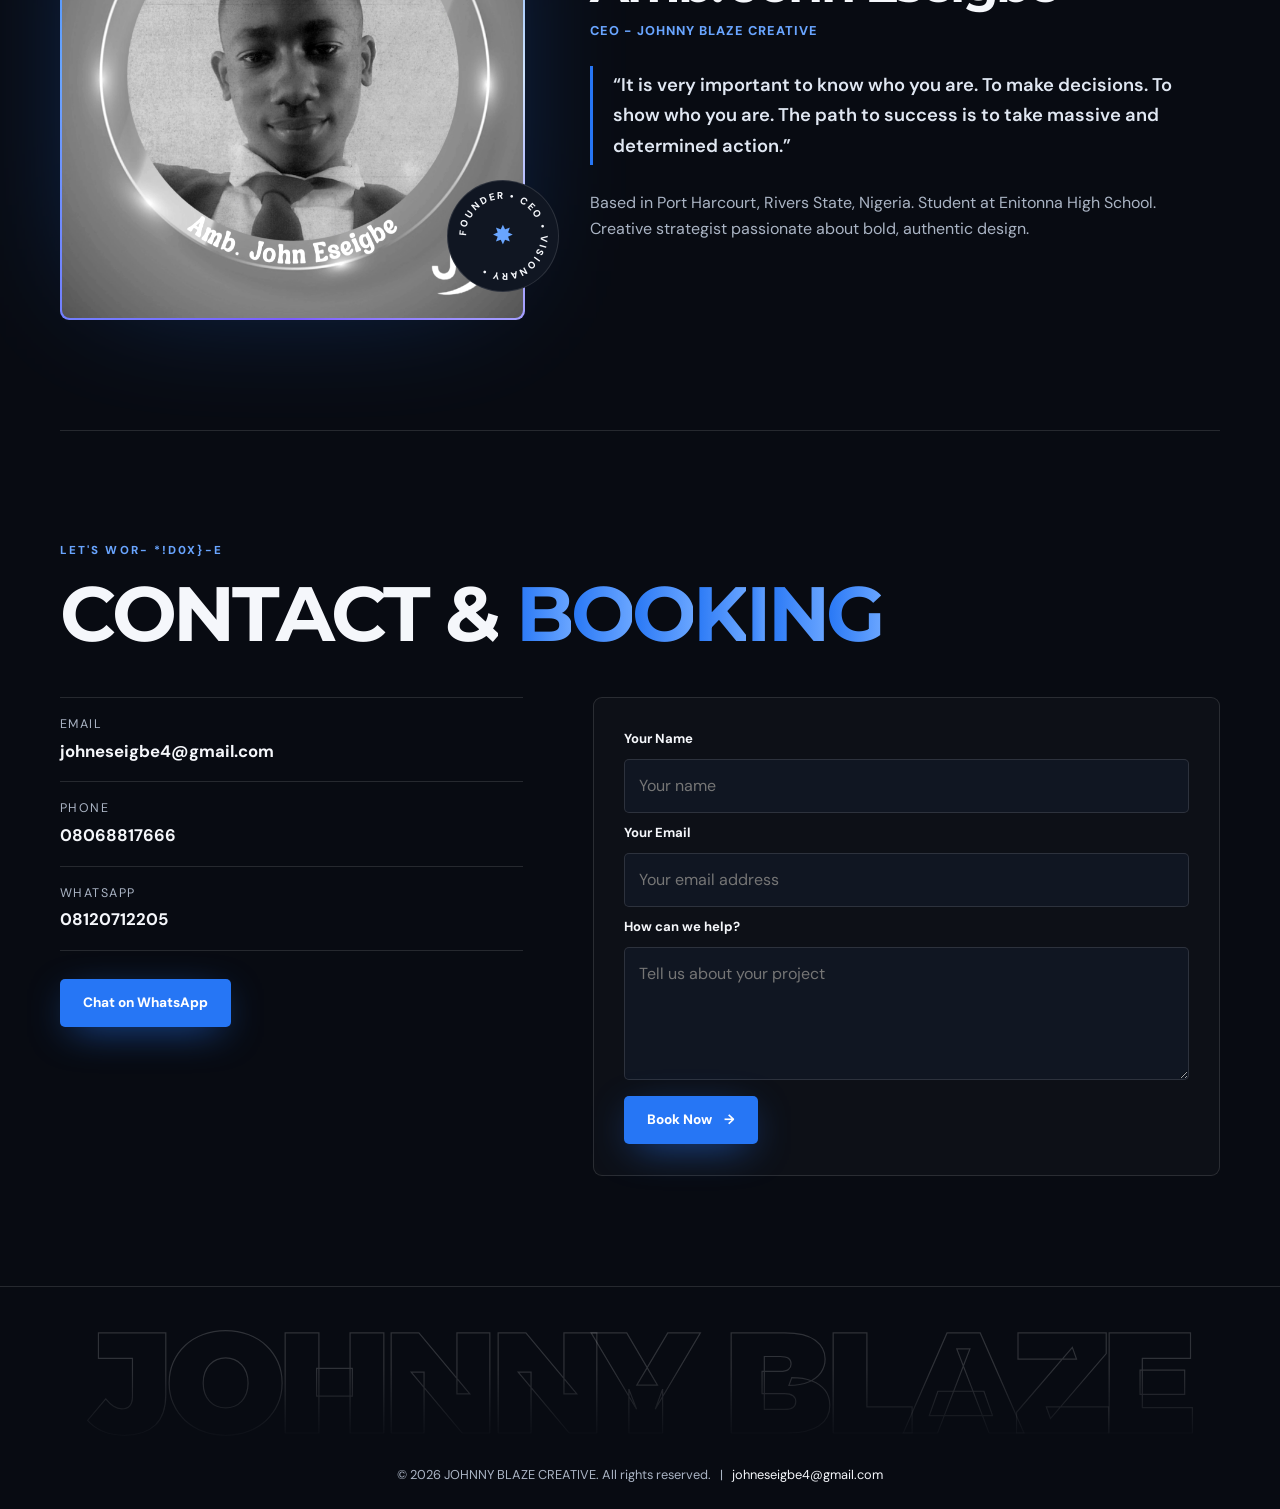
==== commit abcc40f0: "Contact form: use WhatsApp fallback on every host except Netlify Co-Authored-By: Claude Opus 5.5 <no" ====
--- a/index.html
+++ b/index.html
@@ -190,6 +190,6 @@
     <p>© 2026 JOHNNY BLAZE CREATIVE. All rights reserved. <span>|</span> <a href="mailto:johneseigbe4@gmail.com" data-hover>johneseigbe4@gmail.com</a></p>
   </footer>
 
-  <script src="main.js?v=2"></script>
+  <script src="main.js?v=3"></script>
 </body>
 </html>
